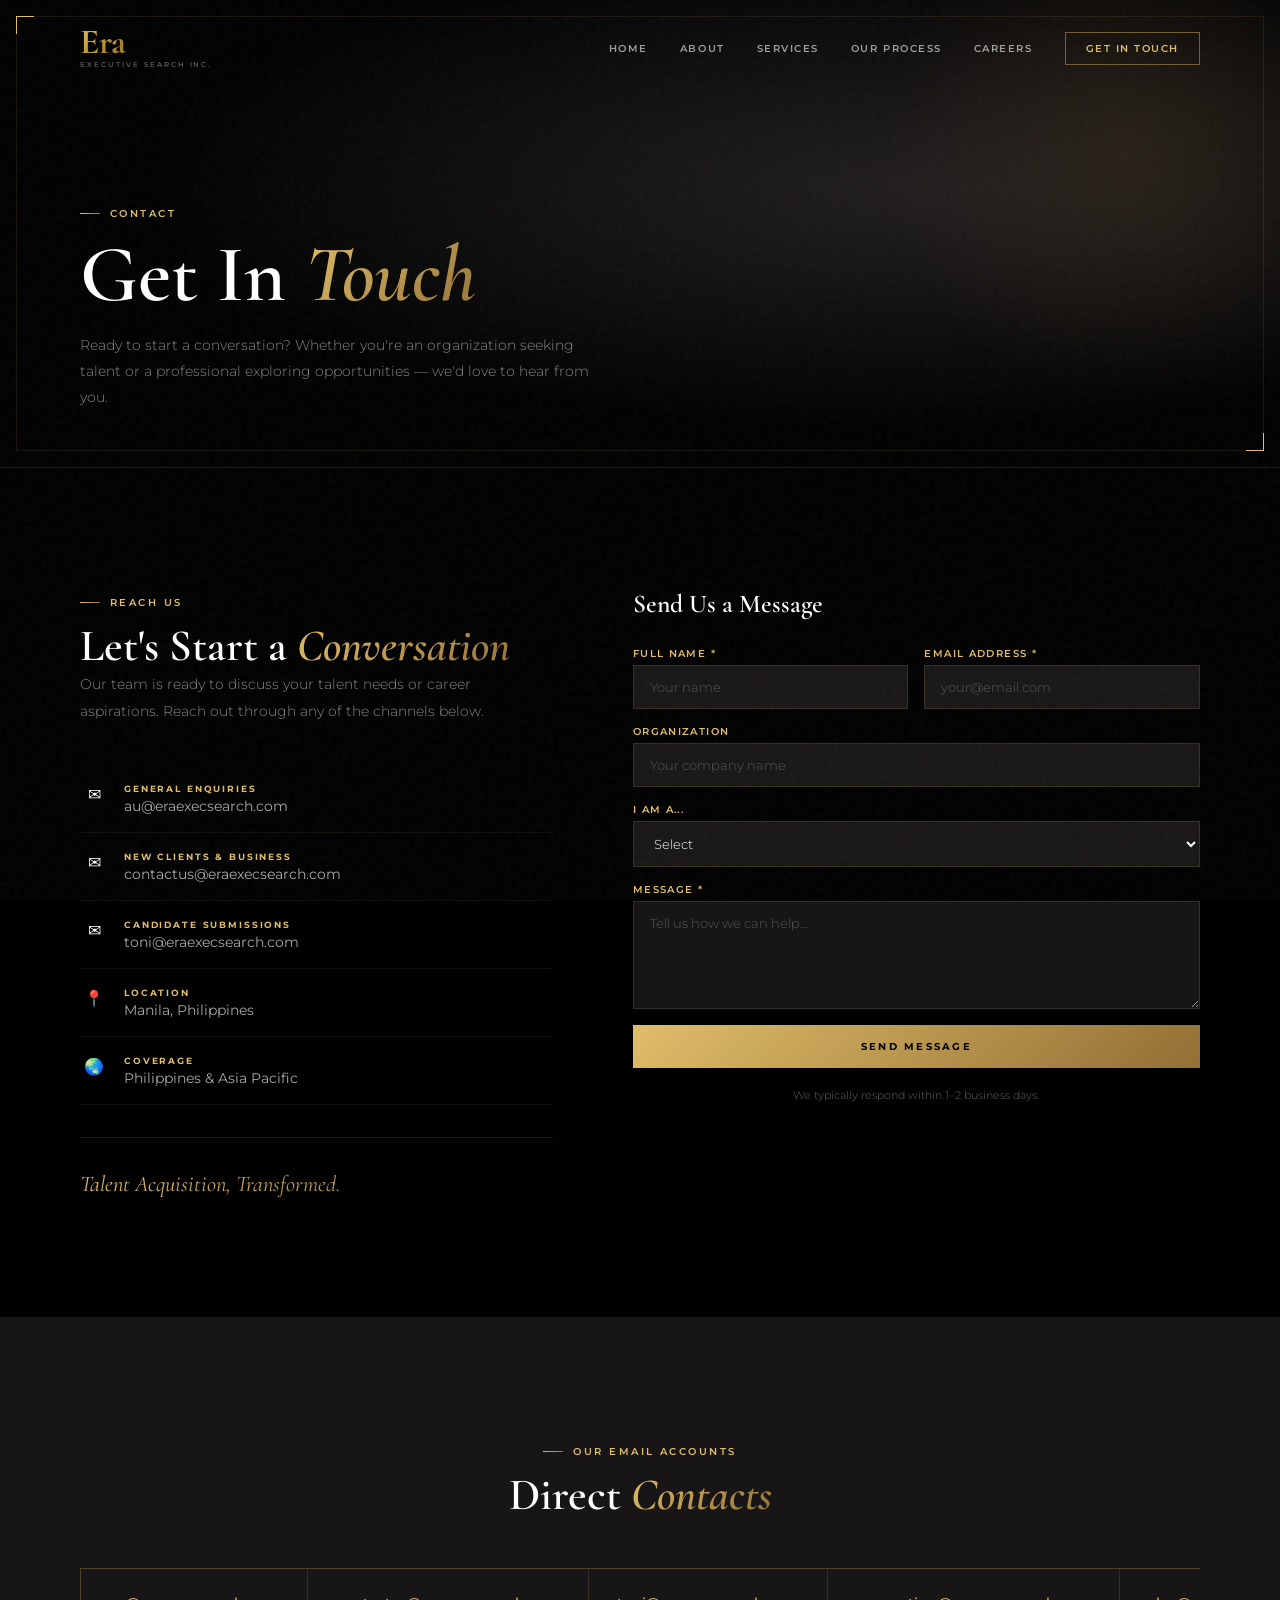
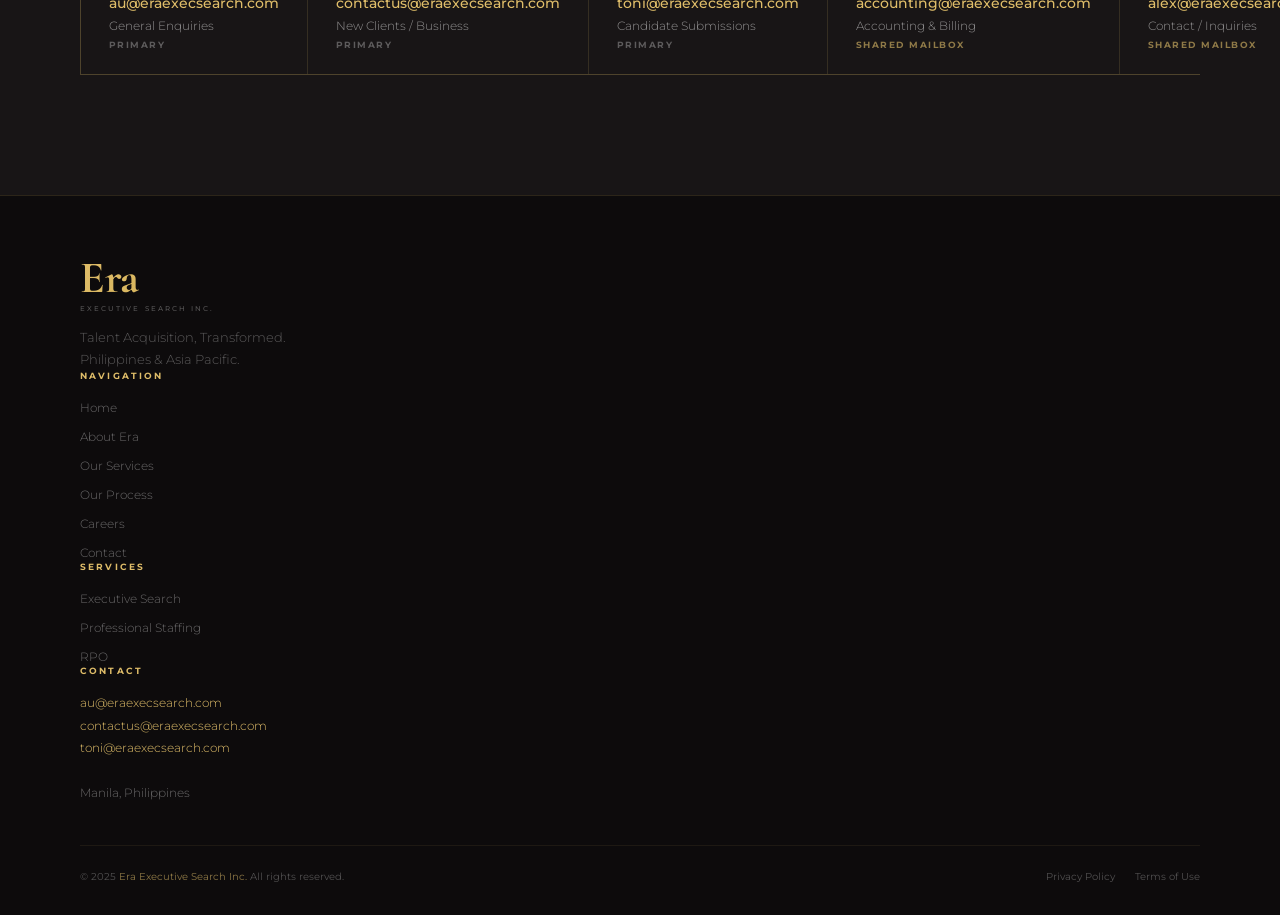
==== contact.html @ 1973c95e "Initial ERA website upload" ====
<!DOCTYPE html>
<html lang="en">
<head>
  <meta charset="UTF-8"/>
  <meta name="viewport" content="width=device-width, initial-scale=1.0, viewport-fit=cover"/>
  <meta name="theme-color" content="#DFBD69"/>
  <meta name="mobile-web-app-capable" content="yes"/>
  <meta name="apple-mobile-web-app-capable" content="yes"/>
  <meta name="apple-mobile-web-app-status-bar-style" content="black-translucent"/>
  <meta name="apple-mobile-web-app-title" content="Era ESI"/>
  <meta name="description" content="Era Executive Search Inc. — Talent Acquisition, Transformed. Executive Search, Staffing &amp; RPO across the Philippines and APAC."/>
  <title>Contact Us — Era Executive Search Inc.</title>
  <meta property="og:title" content="Era Executive Search Inc."/>
  <meta property="og:description" content="Talent Acquisition, Transformed. Executive Search &amp; Talent Advisory across the Philippines and APAC."/>
  <meta property="og:image" content="https://eraexecsearch.com/images/og-image.jpg"/>
  <meta property="og:url" content="https://eraexecsearch.com/contact.html"/>
  <meta property="og:type" content="website"/>
  <meta name="twitter:card" content="summary_large_image"/>
  <meta name="twitter:image" content="https://eraexecsearch.com/images/og-image.jpg"/>
  <meta name="keywords" content="executive search philippines, headhunter philippines, recruitment agency philippines, APAC executive search, RPO philippines, talent advisory"/>
  <meta name="robots" content="index, follow"/>
  <link rel="canonical" href="https://eraexecsearch.com/contact.html"/>
  <link rel="manifest" href="manifest.json"/>
  <link rel="apple-touch-icon" href="icons/icon-192.png"/>
  <link rel="icon" type="image/x-icon" href="favicon.ico"/>
  <link rel="icon" type="image/png" sizes="32x32" href="icons/icon-96.png"/>
  <link rel="apple-touch-icon" sizes="180x180" href="icons/apple-touch-icon.png"/>
  <link rel="preconnect" href="https://fonts.googleapis.com"/>
  <link rel="preconnect" href="https://fonts.gstatic.com" crossorigin/>
  <link href="https://fonts.googleapis.com/css2?family=Cormorant+Garamond:ital,wght@0,400;0,500;0,600;0,700;1,400;1,600&family=Montserrat:ital,wght@0,300;0,400;0,500;0,600;0,700;1,300;1,600&display=swap" rel="stylesheet"/>
  <link rel="stylesheet" href="css/style.css"/>
  <link rel="stylesheet" href="css/contact.css"/>
</head>
<body>
<div id="overlay" class="mobile-overlay"></div>
<div id="mobile-menu" class="mobile-menu">
  <div class="mobile-logo-top">
    <span class="nav-era">Era</span>
    <span class="nav-esi">Executive Search Inc.</span>
  </div>
  <ul class="mobile-nav-links">
    <li><a href="index.html" >Home <span class="arr">→</span></a></li>
    <li><a href="about.html" >About <span class="arr">→</span></a></li>
    <li><a href="services.html" >Services <span class="arr">→</span></a></li>
    <li><a href="process.html" >Our Process <span class="arr">→</span></a></li>
    <li><a href="careers.html" >Careers <span class="arr">→</span></a></li>
    <li><a href="contact.html" class='active'>Contact <span class="arr">→</span></a></li>
  </ul>
  <div class="mobile-menu-foot">
    <a href="contact.html" class="btn btn-gold">Get in Touch</a>
    <div class="mobile-contact-sm">
      <a href="mailto:contactus@eraexecsearch.com">contactus@eraexecsearch.com</a><br/>
      Manila, Philippines &amp; APAC
    </div>
  </div>
</div>
<div id="install-banner">
  <div class="install-icon">E</div>
  <div class="install-text"><strong>Install Era ESI</strong><span>Add to home screen</span></div>
  <button class="install-act" id="install-btn">Install</button>
  <button class="install-x" id="install-close">✕</button>
</div>
<nav id="nav">
  <a href="index.html" class="nav-logo">
    <div class="nav-logo-wrap">
      <span class="nav-era">Era</span>
      <span class="nav-esi">Executive Search Inc.</span>
    </div>
  </a>
  <ul class="nav-links">
    <li><a href="index.html" >Home</a></li>
    <li><a href="about.html" >About</a></li>
    <li><a href="services.html" >Services</a></li>
    <li><a href="process.html" >Our Process</a></li>
    <li><a href="careers.html" >Careers</a></li>
    <li><a href="contact.html" class="nav-cta-link">Get in Touch</a></li>
  </ul>
  <button class="hamburger" id="hamburger" aria-label="Menu">
    <span></span><span></span><span></span>
  </button>
</nav>
<div class="page-hero">
  <div class="page-hero-bg"></div>
  <div class="page-hero-orb"></div>
  <div class="page-hero-frame"></div>
  <div class="page-hero-content">
    <div class="eyebrow reveal">Contact</div>
    <h1 class="page-hero-title serif reveal d1">Get In <em class="gold-text">Touch</em></h1>
    <p class="page-hero-sub reveal d2">Ready to start a conversation? Whether you're an organization seeking talent or a professional exploring opportunities — we'd love to hear from you.</p>
  </div>
</div>

<section class="section section-black">
  <div class="contact-grid">
    <div class="contact-info reveal">
      <div class="eyebrow">Reach Us</div>
      <h2 class="section-title serif">Let's Start a <em class="gold-text">Conversation</em></h2>
      <p class="body-text" style="margin-bottom:40px;">Our team is ready to discuss your talent needs or career aspirations. Reach out through any of the channels below.</p>
      <div class="contact-channels">
        <div class="cc-item">
          <div class="cc-icon">✉</div>
          <div class="cc-content">
            <div class="cc-label">General Enquiries</div>
            <a href="mailto:au@eraexecsearch.com">au@eraexecsearch.com</a>
          </div>
        </div>
        <div class="cc-item">
          <div class="cc-icon">✉</div>
          <div class="cc-content">
            <div class="cc-label">New Clients &amp; Business</div>
            <a href="mailto:contactus@eraexecsearch.com">contactus@eraexecsearch.com</a>
          </div>
        </div>
        <div class="cc-item">
          <div class="cc-icon">✉</div>
          <div class="cc-content">
            <div class="cc-label">Candidate Submissions</div>
            <a href="mailto:toni@eraexecsearch.com">toni@eraexecsearch.com</a>
          </div>
        </div>
        <div class="cc-item">
          <div class="cc-icon">📍</div>
          <div class="cc-content">
            <div class="cc-label">Location</div>
            <span>Manila, Philippines</span>
          </div>
        </div>
        <div class="cc-item">
          <div class="cc-icon">🌏</div>
          <div class="cc-content">
            <div class="cc-label">Coverage</div>
            <span>Philippines &amp; Asia Pacific</span>
          </div>
        </div>
      </div>
      <div class="contact-divider"></div>
      <div class="contact-tagline serif gold-text">Talent Acquisition, Transformed.</div>
    </div>
    <div class="contact-form-wrap reveal d2">
      <h3 class="cf-title serif">Send Us a Message</h3>
      <form class="era-form" action="https://formspree.io/f/YOUR_FORMSPREE_CODE" method="POST">
        <div class="form-row">
          <div class="form-field"><label>Full Name *</label><input type="text" name="name" placeholder="Your name" required/></div>
          <div class="form-field"><label>Email Address *</label><input type="email" name="email" placeholder="your@email.com" required/></div>
        </div>
        <div class="form-field"><label>Organization</label><input type="text" name="org" placeholder="Your company name"/></div>
        <div class="form-field"><label>I am a...</label>
          <select name="type">
            <option value="">Select</option>
            <option>Company / HR Leader seeking talent</option>
            <option>Professional seeking opportunities</option>
            <option>General inquiry</option>
          </select>
        </div>
        <div class="form-field"><label>Message *</label><textarea name="message" rows="5" placeholder="Tell us how we can help..." required></textarea></div>
        <input type="hidden" name="_subject" value="New Inquiry — Era Executive Search"/>
        <button type="submit" class="btn btn-gold" style="width:100%;text-align:center;">Send Message</button>
        <p class="form-note">We typically respond within 1–2 business days.</p>
      </form>
    </div>
  </div>
</section>

<section class="section section-dark">
  <div class="section-hdr reveal" style="text-align:center"><div class="eyebrow" style="justify-content:center">Our Email Accounts</div><h2 class="section-title serif">Direct <em class="gold-text">Contacts</em></h2></div>
  <div class="email-accounts-grid reveal">
    <div class="ea-card"><div class="ea-email"><a href="mailto:au@eraexecsearch.com">au@eraexecsearch.com</a></div><div class="ea-purpose">General Enquiries</div><div class="ea-type">Primary</div></div>
    <div class="ea-card"><div class="ea-email"><a href="mailto:contactus@eraexecsearch.com">contactus@eraexecsearch.com</a></div><div class="ea-purpose">New Clients / Business</div><div class="ea-type">Primary</div></div>
    <div class="ea-card"><div class="ea-email"><a href="mailto:toni@eraexecsearch.com">toni@eraexecsearch.com</a></div><div class="ea-purpose">Candidate Submissions</div><div class="ea-type">Primary</div></div>
    <div class="ea-card"><div class="ea-email"><a href="mailto:accounting@eraexecsearch.com">accounting@eraexecsearch.com</a></div><div class="ea-purpose">Accounting &amp; Billing</div><div class="ea-type ea-shared">Shared Mailbox</div></div>
    <div class="ea-card"><div class="ea-email"><a href="mailto:alex@eraexecsearch.com">alex@eraexecsearch.com</a></div><div class="ea-purpose">Contact / Inquiries</div><div class="ea-type ea-shared">Shared Mailbox</div></div>
  </div>
</section>

<footer>
  <div class="footer-inner">
    <div class="footer-brand">
      <div class="footer-logo-wrap">
      <span class="footer-era">Era</span>
      <span class="footer-esi">Executive Search Inc.</span>
    </div>
      <p class="footer-tagline">Talent Acquisition, Transformed.<br/>Philippines &amp; Asia Pacific.</p>
    </div>
    <div>
      <div class="footer-col-title">Navigation</div>
      <ul class="footer-links">
        <li><a href="index.html">Home</a></li>
        <li><a href="about.html">About Era</a></li>
        <li><a href="services.html">Our Services</a></li>
        <li><a href="process.html">Our Process</a></li>
        <li><a href="careers.html">Careers</a></li>
        <li><a href="contact.html">Contact</a></li>
      </ul>
    </div>
    <div>
      <div class="footer-col-title">Services</div>
      <ul class="footer-links">
        <li><a href="services.html#executive-search">Executive Search</a></li>
        <li><a href="services.html#staffing">Professional Staffing</a></li>
        <li><a href="services.html#rpo">RPO</a></li>
      </ul>
    </div>
    <div>
      <div class="footer-col-title">Contact</div>
      <div class="footer-contact-info">
        <a href="mailto:au@eraexecsearch.com">au@eraexecsearch.com</a><br/>
        <a href="mailto:contactus@eraexecsearch.com">contactus@eraexecsearch.com</a><br/>
        <a href="mailto:toni@eraexecsearch.com">toni@eraexecsearch.com</a><br/><br/>
        Manila, Philippines
      </div>
    </div>
  </div>
  <div class="footer-bottom">
    <div class="footer-copy">© 2025 <span>Era Executive Search Inc.</span> All rights reserved.</div>
    <div class="footer-legal">
      <a href="#">Privacy Policy</a>
      <a href="#">Terms of Use</a>
    </div>
  </div>
</footer>
<script src="js/app.js"></script>
</body>
</html>
---- css/style.css ----
/* ═══════════════════════════════════════════
   ERA EXECUTIVE SEARCH INC. — Global Styles
   Brand: Black · Gold · Charcoal · White
   Fonts: Cormorant Garamond (headings) · Montserrat (body)
═══════════════════════════════════════════ */

:root {
  --gold:        #DFBD69;
  --gold-dark:   #926F34;
  --gold-grad:   linear-gradient(135deg, #DFBD69 0%, #926F34 100%);
  --black:       #000000;
  --charcoal:    #231F20;
  --charcoal2:   #181516;
  --charcoal3:   #0d0b0c;
  --white:       #FFFFFF;
  --text-muted:  rgba(255,255,255,0.52);
  --text-dim:    rgba(255,255,255,0.28);
  --border:      rgba(223,189,105,0.15);
  --border-dark: rgba(223,189,105,0.08);
  --safe-t: env(safe-area-inset-top,0px);
  --safe-b: env(safe-area-inset-bottom,0px);
  --safe-l: env(safe-area-inset-left,0px);
  --safe-r: env(safe-area-inset-right,0px);
  --px: 24px;      /* mobile horizontal padding */
  --px-md: 48px;   /* tablet */
  --px-lg: 80px;   /* desktop */
  --section-py: 80px;
  --section-py-lg: 120px;
}

*, *::before, *::after { box-sizing: border-box; margin:0; padding:0; }
html { scroll-behavior: smooth; -webkit-text-size-adjust:100%; }

body {
  background: var(--black);
  color: var(--white);
  font-family: 'Montserrat', sans-serif;
  font-weight: 400;
  overflow-x: hidden;
  -webkit-font-smoothing: antialiased;
}

body::after {
  content:'';
  position:fixed; inset:0;
  background-image:url("data:image/svg+xml,%3Csvg viewBox='0 0 200 200' xmlns='http://www.w3.org/2000/svg'%3E%3Cfilter id='n'%3E%3CfeTurbulence type='fractalNoise' baseFrequency='0.85' numOctaves='4' stitchTiles='stitch'/%3E%3C/filter%3E%3Crect width='100%25' height='100%25' filter='url(%23n)' opacity='0.035'/%3E%3C/svg%3E");
  pointer-events:none; z-index:9000; mix-blend-mode:screen;
}

::-webkit-scrollbar { width:2px; }
::-webkit-scrollbar-thumb { background:var(--gold); }

img { max-width:100%; display:block; }
a { color:inherit; }

/* ── TYPOGRAPHY ── */
.serif { font-family:'Cormorant Garamond', Georgia, serif; }

.gold-text {
  background: var(--gold-grad);
  -webkit-background-clip:text;
  -webkit-text-fill-color:transparent;
  background-clip:text;
}

.eyebrow {
  display:inline-flex; align-items:center; gap:10px;
  font-size:0.6rem; font-weight:600; letter-spacing:0.26em;
  text-transform:uppercase; color:var(--gold);
  margin-bottom:14px;
}
.eyebrow::before {
  content:''; display:inline-block;
  width:20px; height:1px; background:var(--gold-grad);
}

/* ── BUTTONS ── */
.btn {
  display:inline-block;
  font-family:'Montserrat',sans-serif;
  font-size:0.64rem; font-weight:700;
  letter-spacing:0.22em; text-transform:uppercase;
  text-decoration:none; border:none; cursor:pointer;
  transition:all 0.25s ease;
  -webkit-tap-highlight-color:transparent;
}
.btn-gold {
  padding:15px 36px;
  background:var(--gold-grad);
  color:var(--black);
}
.btn-gold:hover { opacity:0.88; }
.btn-gold:active { transform:scale(0.98); }

.btn-outline {
  padding:14px 32px;
  border:1px solid rgba(223,189,105,0.45);
  color:var(--gold);
  background:transparent;
}
.btn-outline:hover { background:rgba(223,189,105,0.08); }

.btn-ghost {
  display:inline-flex; align-items:center; gap:10px;
  padding:0;
  font-size:0.62rem; font-weight:600; letter-spacing:0.2em;
  text-transform:uppercase; color:var(--gold);
  background:transparent; border:none; cursor:pointer;
  text-decoration:none;
  -webkit-tap-highlight-color:transparent;
}
.btn-ghost .line {
  width:20px; height:1px;
  background:var(--gold-grad);
  transition:width 0.3s;
}
.btn-ghost:hover .line { width:32px; }

/* ── SECTION ── */
.section { padding:var(--section-py) var(--px); }
.section-dark { background:var(--charcoal2); }
.section-black { background:var(--black); }

/* ── REVEAL ── */
.reveal {
  opacity:0; transform:translateY(28px);
  transition:opacity 0.75s ease, transform 0.75s ease;
}
.reveal.visible { opacity:1; transform:translateY(0); }
.d1 { transition-delay:0.1s; }
.d2 { transition-delay:0.2s; }
.d3 { transition-delay:0.3s; }
.d4 { transition-delay:0.4s; }

/* ── SECTION HEADER ── */
.section-hdr { margin-bottom:48px; }
.section-hdr.split {
  display:flex; justify-content:space-between; align-items:flex-end;
  padding-bottom:28px;
  border-bottom:1px solid var(--border);
}
.section-title {
  font-family:'Cormorant Garamond',serif;
  font-size:clamp(1.9rem,5.5vw,2.8rem);
  font-weight:600; line-height:1.1;
}

/* ── GRID UTILITY ── */
.grid-1 { display:grid; grid-template-columns:1fr; gap:1px; background:var(--border); border:1px solid var(--border); }
.grid-2 { display:grid; grid-template-columns:repeat(2,1fr); gap:1px; background:var(--border); border:1px solid var(--border); }
.grid-3 { display:grid; grid-template-columns:repeat(3,1fr); gap:1px; background:var(--border); border:1px solid var(--border); }
.grid-4 { display:grid; grid-template-columns:repeat(4,1fr); gap:1px; background:var(--border); border:1px solid var(--border); }

/* ── NAV ── */
#nav {
  position:fixed; top:0; left:0; right:0; z-index:500;
  padding:16px var(--px);
  padding-top:calc(16px + var(--safe-t));
  display:flex; align-items:center; justify-content:space-between;
  transition:background 0.4s, padding 0.3s, backdrop-filter 0.4s;
}
#nav.scrolled {
  background:rgba(0,0,0,0.95);
  backdrop-filter:blur(16px);
  -webkit-backdrop-filter:blur(16px);
  border-bottom:1px solid var(--border);
  padding:12px var(--px);
  padding-top:calc(12px + var(--safe-t));
}
.nav-logo { text-decoration:none; display:flex; flex-direction:column; line-height:1; }
.nav-logo-era {
  font-family:'Cormorant Garamond',serif;
  font-size:2rem; font-weight:700;
  background:var(--gold-grad);
  -webkit-background-clip:text; -webkit-text-fill-color:transparent; background-clip:text;
}
.nav-logo-sub { font-size:0.5rem; font-weight:400; letter-spacing:0.22em; color:var(--text-dim); text-transform:uppercase; }

.nav-links { display:none; list-style:none; align-items:center; gap:32px; }
.nav-links a {
  font-size:0.64rem; font-weight:600; letter-spacing:0.15em; text-transform:uppercase;
  color:rgba(255,255,255,0.6); text-decoration:none; transition:color 0.2s;
  position:relative;
}
.nav-links a::after {
  content:''; position:absolute; bottom:-4px; left:0; right:0;
  height:1px; background:var(--gold-grad);
  transform:scaleX(0); transform-origin:left; transition:transform 0.3s;
}
.nav-links a:hover { color:var(--gold); }
.nav-links a:hover::after,
.nav-links a.active::after { transform:scaleX(1); }
.nav-links a.active { color:var(--gold); }

.nav-cta-link {
  padding:9px 20px !important;
  border:1px solid rgba(223,189,105,0.45) !important;
  color:var(--gold) !important;
  transition:all 0.2s !important;
}
.nav-cta-link:hover { background:rgba(223,189,105,0.1) !important; }
.nav-cta-link::after { display:none !important; }

/* Hamburger */
.hamburger {
  display:flex; flex-direction:column; gap:5px;
  cursor:pointer; padding:8px;
  background:none; border:none; z-index:600;
  -webkit-tap-highlight-color:transparent;
}
.hamburger span {
  display:block; width:24px; height:1.5px;
  background:var(--gold); transition:all 0.3s;
  transform-origin:center;
}
.hamburger.open span:nth-child(1) { transform:translateY(6.5px) rotate(45deg); }
.hamburger.open span:nth-child(2) { opacity:0; transform:scaleX(0); }
.hamburger.open span:nth-child(3) { transform:translateY(-6.5px) rotate(-45deg); }

/* Mobile Drawer */
.mobile-menu {
  position:fixed; top:0; right:0; bottom:0;
  width:min(340px,85vw);
  background:var(--charcoal2);
  border-left:1px solid var(--border);
  z-index:550;
  transform:translateX(100%);
  transition:transform 0.35s cubic-bezier(0.4,0,0.2,1);
  display:flex; flex-direction:column;
  padding:80px 40px 40px;
  padding-top:calc(80px + var(--safe-t));
  padding-bottom:calc(40px + var(--safe-b));
  overflow-y:auto;
}
.mobile-menu.open { transform:translateX(0); }
.mobile-overlay {
  position:fixed; inset:0;
  background:rgba(0,0,0,0.75);
  z-index:540; opacity:0; pointer-events:none;
  transition:opacity 0.35s;
  backdrop-filter:blur(4px);
}
.mobile-overlay.open { opacity:1; pointer-events:all; }
.mobile-nav-links { list-style:none; flex:1; }
.mobile-nav-links li { border-bottom:1px solid var(--border-dark); }
.mobile-nav-links a {
  display:flex; align-items:center; justify-content:space-between;
  padding:18px 0; font-size:0.95rem; font-weight:600;
  color:rgba(255,255,255,0.75); text-decoration:none;
  -webkit-tap-highlight-color:transparent;
}
.mobile-nav-links a .arr { font-size:0.7rem; color:var(--gold); opacity:0.5; }
.mobile-nav-links a.active { color:var(--gold); }
.mobile-menu-foot { padding-top:32px; }
.mobile-menu-foot .btn-gold { display:block; text-align:center; margin-bottom:20px; }
.mobile-contact-sm {
  font-size:0.7rem; color:var(--text-dim); line-height:1.8;
}
.mobile-contact-sm a { color:var(--gold); text-decoration:none; }

/* ── PWA INSTALL BANNER ── */
#install-banner {
  display:none;
  position:fixed;
  bottom:calc(16px + var(--safe-b)); left:16px; right:16px;
  background:var(--charcoal);
  border:1px solid var(--border);
  padding:14px 16px;
  z-index:9998;
  align-items:center; gap:12px;
  box-shadow:0 8px 40px rgba(0,0,0,0.7);
  animation:slideUp 0.4s ease;
}
#install-banner.show { display:flex; }
@keyframes slideUp {
  from { transform:translateY(20px); opacity:0; }
  to   { transform:translateY(0); opacity:1; }
}
.install-icon {
  width:40px; height:40px; flex-shrink:0;
  background:var(--gold-grad);
  display:flex; align-items:center; justify-content:center;
  font-family:'Cormorant Garamond',serif;
  font-size:1.2rem; font-weight:700; color:var(--black);
}
.install-text { flex:1; }
.install-text strong { display:block; font-size:0.76rem; font-weight:600; }
.install-text span { font-size:0.66rem; color:var(--text-muted); font-weight:300; }
.install-act {
  background:var(--gold-grad); color:var(--black); border:none;
  padding:8px 14px; font-size:0.58rem; font-weight:700;
  letter-spacing:0.12em; text-transform:uppercase; cursor:pointer;
  white-space:nowrap; -webkit-tap-highlight-color:transparent;
}
.install-x {
  background:none; border:none; color:var(--text-muted);
  font-size:1.1rem; cursor:pointer; padding:4px;
  -webkit-tap-highlight-color:transparent;
}

/* ── MARQUEE ── */
.marquee-wrap {
  overflow:hidden;
  border-top:1px solid var(--border);
  border-bottom:1px solid var(--border);
  padding:22px 0;
}
.marquee-track {
  display:flex; width:max-content;
  animation:marquee 32s linear infinite;
}
@keyframes marquee {
  from { transform:translateX(0); }
  to   { transform:translateX(-50%); }
}
.marquee-item {
  display:inline-flex; align-items:center; gap:14px;
  padding:0 32px;
  font-size:0.65rem; font-weight:600;
  letter-spacing:0.14em; text-transform:uppercase;
  color:rgba(255,255,255,0.28); white-space:nowrap;
}
.marquee-item::after { content:'◆'; font-size:0.35rem; color:var(--gold); opacity:0.5; }

/* ── FOOTER ── */
footer {
  background:var(--charcoal3);
  border-top:1px solid var(--border);
  padding:60px var(--px) calc(32px + var(--safe-b));
}
.footer-logo-era {
  font-family:'Cormorant Garamond',serif;
  font-size:2.4rem; font-weight:700; display:block;
  background:var(--gold-grad);
  -webkit-background-clip:text; -webkit-text-fill-color:transparent; background-clip:text;
  line-height:1;
}
.footer-logo-sub {
  display:block; font-size:0.5rem; letter-spacing:0.22em;
  text-transform:uppercase; color:var(--text-dim); margin-bottom:14px;
}
.footer-tagline { font-size:0.8rem; font-weight:300; color:rgba(255,255,255,0.32); line-height:1.7; }
.footer-col-title {
  font-size:0.56rem; font-weight:700; letter-spacing:0.24em;
  text-transform:uppercase; color:var(--gold); margin-bottom:16px;
}
.footer-links { list-style:none; display:flex; flex-direction:column; gap:10px; }
.footer-links a {
  font-size:0.78rem; font-weight:300;
  color:rgba(255,255,255,0.38); text-decoration:none;
  transition:color 0.2s;
}
.footer-links a:hover { color:var(--gold); }
.footer-contact-info { font-size:0.76rem; font-weight:300; color:rgba(255,255,255,0.38); line-height:1.85; }
.footer-contact-info a { color:var(--gold); text-decoration:none; }
.footer-bottom {
  border-top:1px solid var(--border-dark);
  padding-top:24px; margin-top:40px;
  display:flex; flex-direction:column; gap:12px;
}
.footer-copy { font-size:0.64rem; color:var(--text-dim); }
.footer-copy span { color:var(--gold); opacity:0.6; }
.footer-legal { display:flex; gap:20px; flex-wrap:wrap; }
.footer-legal a { font-size:0.6rem; color:var(--text-dim); text-decoration:none; transition:color 0.2s; }
.footer-legal a:hover { color:var(--gold); }

/* ── PAGE HERO (inner pages) ── */
.page-hero {
  min-height:52vh;
  display:flex; flex-direction:column; justify-content:flex-end;
  position:relative; overflow:hidden;
  padding:120px var(--px) 56px;
  border-bottom:1px solid var(--border);
}
.page-hero-bg {
  position:absolute; inset:0;
  background:radial-gradient(ellipse 90% 80% at 70% 40%, rgba(35,31,32,0.9) 0%, #000 65%);
}
.page-hero-orb {
  position:absolute; border-radius:50%;
  background:radial-gradient(circle, rgba(146,111,52,0.15) 0%, transparent 70%);
  top:-100px; right:-100px; width:500px; height:500px;
  animation:orbFloat 12s ease-in-out infinite;
}
@keyframes orbFloat {
  0%,100% { transform:translate(0,0) scale(1); }
  50% { transform:translate(-20px,20px) scale(1.08); }
}
.page-hero-frame {
  position:absolute; inset:16px;
  border:1px solid rgba(223,189,105,0.1); pointer-events:none;
}
.page-hero-frame::before, .page-hero-frame::after {
  content:''; position:absolute; width:18px; height:18px;
}
.page-hero-frame::before { top:-1px; left:-1px; border-top:1px solid var(--gold); border-left:1px solid var(--gold); }
.page-hero-frame::after  { bottom:-1px; right:-1px; border-bottom:1px solid var(--gold); border-right:1px solid var(--gold); }
.page-hero-content { position:relative; z-index:2; }
.page-hero-title {
  font-family:'Cormorant Garamond',serif;
  font-size:clamp(2.8rem,9vw,5rem);
  font-weight:600; line-height:1.05;
  margin-bottom:16px;
}

/* ══════════════════════════
   RESPONSIVE BREAKPOINTS
══════════════════════════ */
@media(min-width:768px) {
  :root { --px:var(--px-md); --section-py:100px; }
  #nav { padding:22px var(--px-md); }
  #nav.scrolled { padding:15px var(--px-md); }
  .hamburger { display:none; }
  .nav-links { display:flex; }
  .footer-bottom { flex-direction:row; justify-content:space-between; align-items:center; }
}
@media(min-width:1024px) {
  :root { --px:var(--px-lg); --section-py:var(--section-py-lg); }
  #nav { padding:24px var(--px-lg); }
  #nav.scrolled { padding:16px var(--px-lg); }
}

/* ── REAL LOGO STYLES ── */
.nav-logo-img {
  height: 36px;
  width: auto;
  display: block;
  transition: opacity 0.2s;
  object-fit: contain;
}
.nav-logo-img:hover { opacity: 0.85; }

.footer-logo-img {
  height: 56px;
  width: auto;
  display: block;
  margin-bottom: 16px;
  object-fit: contain;
}

@media(min-width:768px) {
  .nav-logo-img { height: 40px; }
}
@media(min-width:1024px) {
  .nav-logo-img { height: 44px; }
}

/* ══════════════════════════════════════
   REFINED LOGO SYSTEM — All placements
══════════════════════════════════════ */

/* ── NAV LOGO ── */
.nav-logo {
  text-decoration: none;
  display: block;
  line-height: 1;
  -webkit-tap-highlight-color: transparent;
}
.nav-logo-wrap {
  display: flex;
  flex-direction: column;
  align-items: flex-start;
  gap: 1px;
}
.nav-era {
  font-family: 'Cormorant Garamond', Georgia, serif;
  font-size: 2rem;
  font-weight: 700;
  letter-spacing: -0.01em;
  line-height: 1;
  background: linear-gradient(135deg, #DFBD69 0%, #b8922a 50%, #926F34 100%);
  -webkit-background-clip: text;
  -webkit-text-fill-color: transparent;
  background-clip: text;
  display: block;
}
.nav-esi {
  font-family: 'Montserrat', sans-serif;
  font-size: 0.44rem;
  font-weight: 500;
  letter-spacing: 0.28em;
  text-transform: uppercase;
  color: rgba(255,255,255,0.42);
  display: block;
  margin-top: 1px;
}

/* hover state */
.nav-logo:hover .nav-era { opacity: 0.85; }

/* scrolled — slightly smaller */
#nav.scrolled .nav-era { font-size: 1.75rem; }

/* ── MOBILE MENU TOP LOGO ── */
.mobile-logo-top {
  display: flex;
  flex-direction: column;
  margin-bottom: 32px;
  padding-bottom: 24px;
  border-bottom: 1px solid var(--border);
}
.mobile-logo-top .nav-era { font-size: 2.2rem; }
.mobile-logo-top .nav-esi { font-size: 0.46rem; letter-spacing: 0.26em; }

/* ── FOOTER LOGO ── */
.footer-logo-wrap {
  display: flex;
  flex-direction: column;
  margin-bottom: 14px;
}
.footer-era {
  font-family: 'Cormorant Garamond', Georgia, serif;
  font-size: 2.6rem;
  font-weight: 700;
  letter-spacing: -0.01em;
  line-height: 1;
  background: linear-gradient(135deg, #DFBD69 0%, #b8922a 50%, #926F34 100%);
  -webkit-background-clip: text;
  -webkit-text-fill-color: transparent;
  background-clip: text;
  display: block;
}
.footer-esi {
  font-family: 'Montserrat', sans-serif;
  font-size: 0.46rem;
  font-weight: 500;
  letter-spacing: 0.28em;
  text-transform: uppercase;
  color: rgba(255,255,255,0.3);
  display: block;
  margin-top: 3px;
}

/* ── DESKTOP SCALING ── */
@media(min-width:768px) {
  .nav-era { font-size: 2.1rem; }
  .footer-era { font-size: 2.8rem; }
}
@media(min-width:1024px) {
  .nav-era { font-size: 2.2rem; }
}
---- css/contact.css ----
/* CONTACT PAGE */
.page-hero-sub { font-size:0.9rem; font-weight:300; line-height:1.8; color:var(--text-muted); max-width:520px; margin-top:12px; }
.body-text { font-size:0.88rem; font-weight:300; line-height:1.9; color:var(--text-muted); margin-bottom:14px; }
.contact-grid { display:flex; flex-direction:column; gap:56px; }
.contact-channels { display:flex; flex-direction:column; gap:0; }
.cc-item { display:flex; align-items:flex-start; gap:16px; padding:18px 0; border-bottom:1px solid var(--border-dark); }
.cc-icon { font-size:1rem; flex-shrink:0; width:28px; text-align:center; margin-top:2px; }
.cc-label { font-size:0.58rem; font-weight:700; letter-spacing:0.2em; text-transform:uppercase; color:var(--gold); margin-bottom:4px; }
.cc-content a, .cc-content span { font-size:0.85rem; font-weight:400; color:rgba(255,255,255,0.65); text-decoration:none; display:block; }
.cc-content a:hover { color:var(--gold); }
.contact-divider { height:1px; background:var(--border); margin:32px 0; }
.contact-tagline { font-family:'Cormorant Garamond',serif; font-size:1.4rem; font-style:italic; }
.cf-title { font-family:'Cormorant Garamond',serif; font-size:1.6rem; font-weight:600; margin-bottom:28px; }
.era-form { display:flex; flex-direction:column; gap:16px; }
.form-row { display:grid; grid-template-columns:1fr; gap:16px; }
.form-field { display:flex; flex-direction:column; gap:6px; }
.form-field label { font-size:0.62rem; font-weight:600; letter-spacing:0.14em; text-transform:uppercase; color:var(--gold); }
.form-field input, .form-field select, .form-field textarea {
  background:var(--charcoal2); border:1px solid var(--border); color:var(--white);
  padding:13px 16px; font-family:'Montserrat',sans-serif; font-size:0.83rem; font-weight:300;
  outline:none; transition:border-color 0.2s; width:100%; resize:vertical;
}
.form-field input:focus,.form-field select:focus,.form-field textarea:focus { border-color:var(--gold); }
.form-field input::placeholder,.form-field textarea::placeholder { color:var(--text-dim); }
.form-field select option { background:var(--charcoal2); }
.form-note { font-size:0.68rem; color:var(--text-dim); text-align:center; margin-top:4px; }
.email-accounts-grid { display:grid; grid-template-columns:1fr; gap:1px; background:var(--border); border:1px solid var(--border); }
.ea-card { background:var(--charcoal2); padding:24px 28px; display:flex; flex-direction:column; gap:6px; transition:background 0.2s; }
.ea-card:hover { background:rgba(35,31,32,0.5); }
.ea-email a { font-size:0.88rem; font-weight:500; color:var(--gold); text-decoration:none; }
.ea-purpose { font-size:0.76rem; color:var(--text-muted); font-weight:300; }
.ea-type { font-size:0.58rem; font-weight:700; letter-spacing:0.16em; text-transform:uppercase; color:rgba(255,255,255,0.3); }
.ea-shared { color:var(--gold); opacity:0.6; }
@media(min-width:768px) {
  .contact-grid { flex-direction:row; gap:80px; }
  .contact-info { flex:1; }
  .contact-form-wrap { flex:1.2; }
  .form-row { grid-template-columns:1fr 1fr; }
  .email-accounts-grid { grid-template-columns:repeat(3,1fr); }
}
@media(min-width:1024px) {
  .email-accounts-grid { grid-template-columns:repeat(5,1fr); }
}
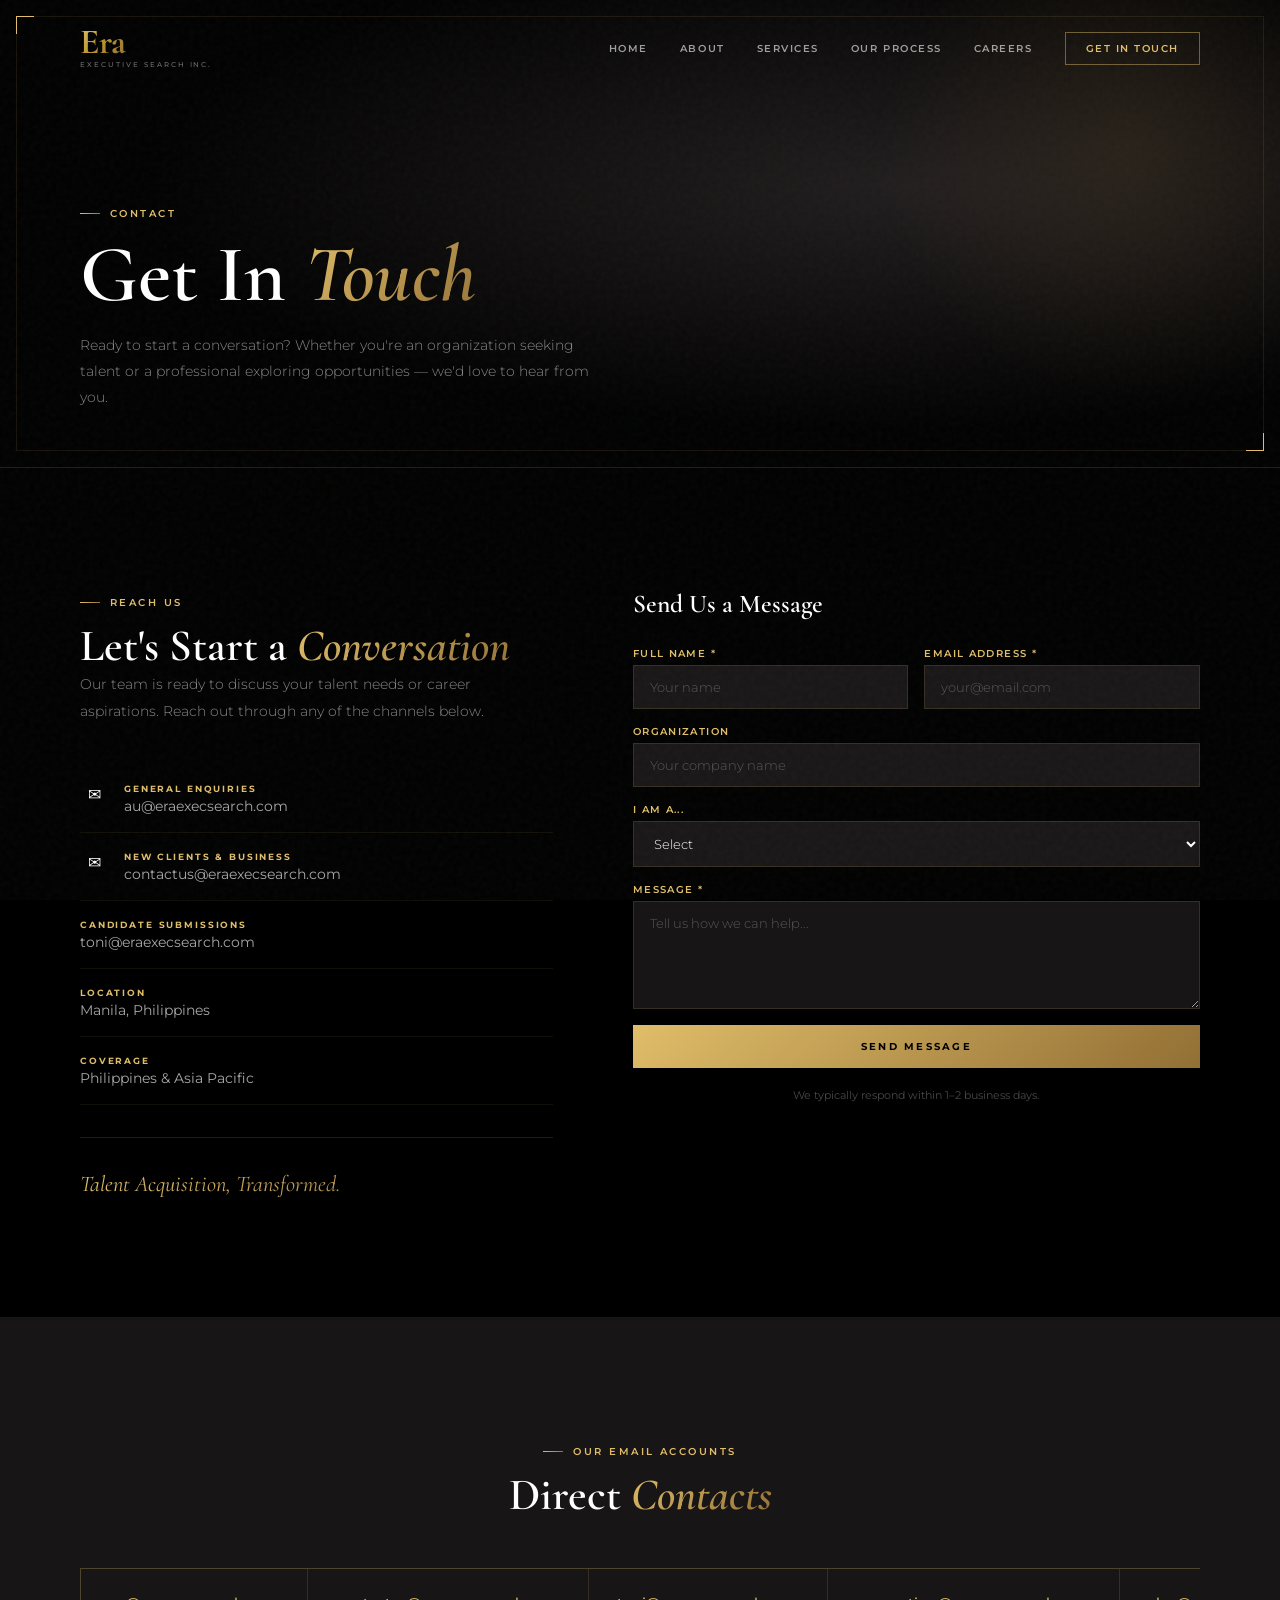
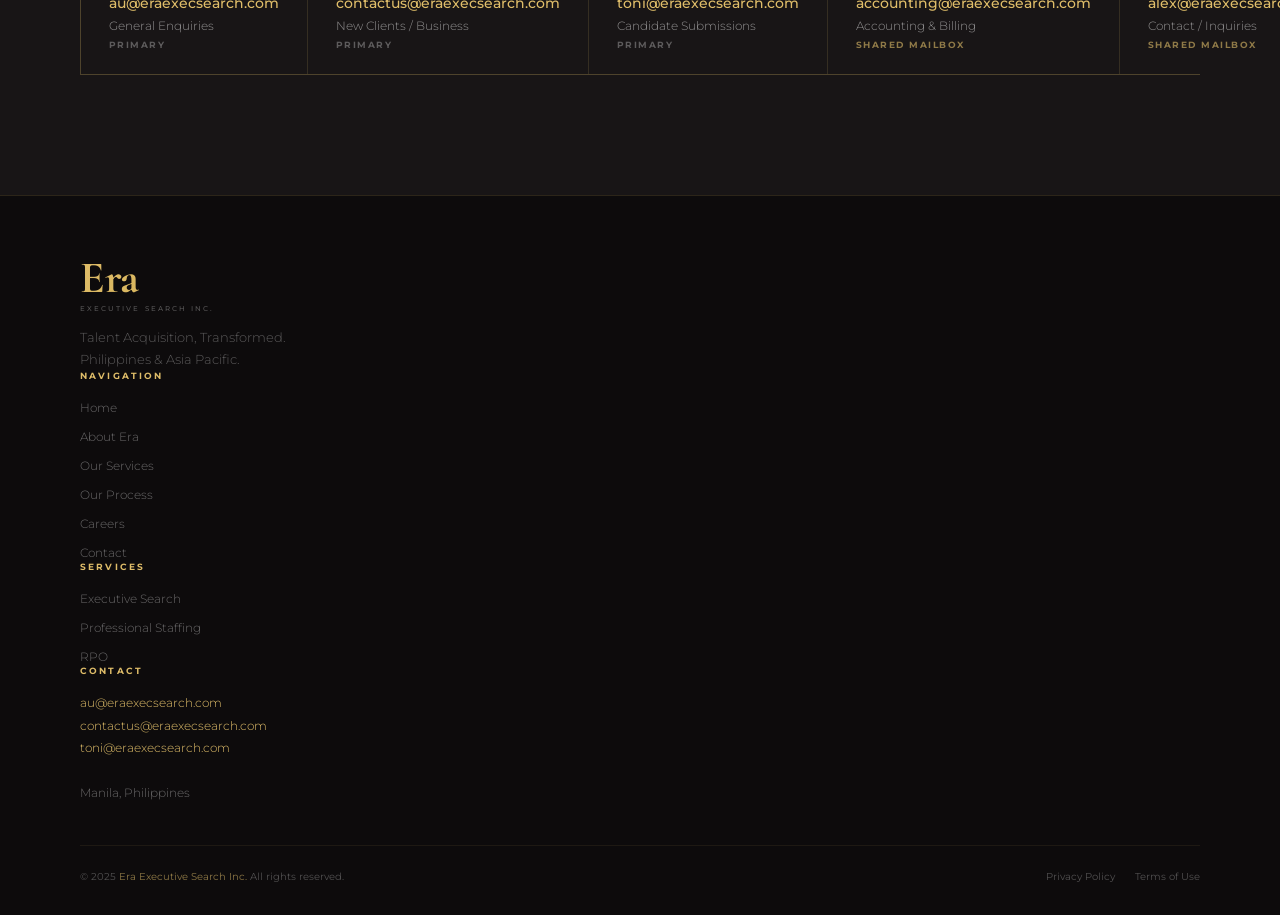
==== commit 2b2a0add: "Update contact.html" ====
--- a/contact.html
+++ b/contact.html
@@ -112,21 +112,18 @@
           </div>
         </div>
         <div class="cc-item">
-          <div class="cc-icon">✉</div>
           <div class="cc-content">
             <div class="cc-label">Candidate Submissions</div>
             <a href="mailto:toni@eraexecsearch.com">toni@eraexecsearch.com</a>
           </div>
         </div>
         <div class="cc-item">
-          <div class="cc-icon">📍</div>
           <div class="cc-content">
             <div class="cc-label">Location</div>
             <span>Manila, Philippines</span>
           </div>
         </div>
         <div class="cc-item">
-          <div class="cc-icon">🌏</div>
           <div class="cc-content">
             <div class="cc-label">Coverage</div>
             <span>Philippines &amp; Asia Pacific</span>
@@ -220,4 +217,4 @@
 </footer>
 <script src="js/app.js"></script>
 </body>
-</html>+</html>
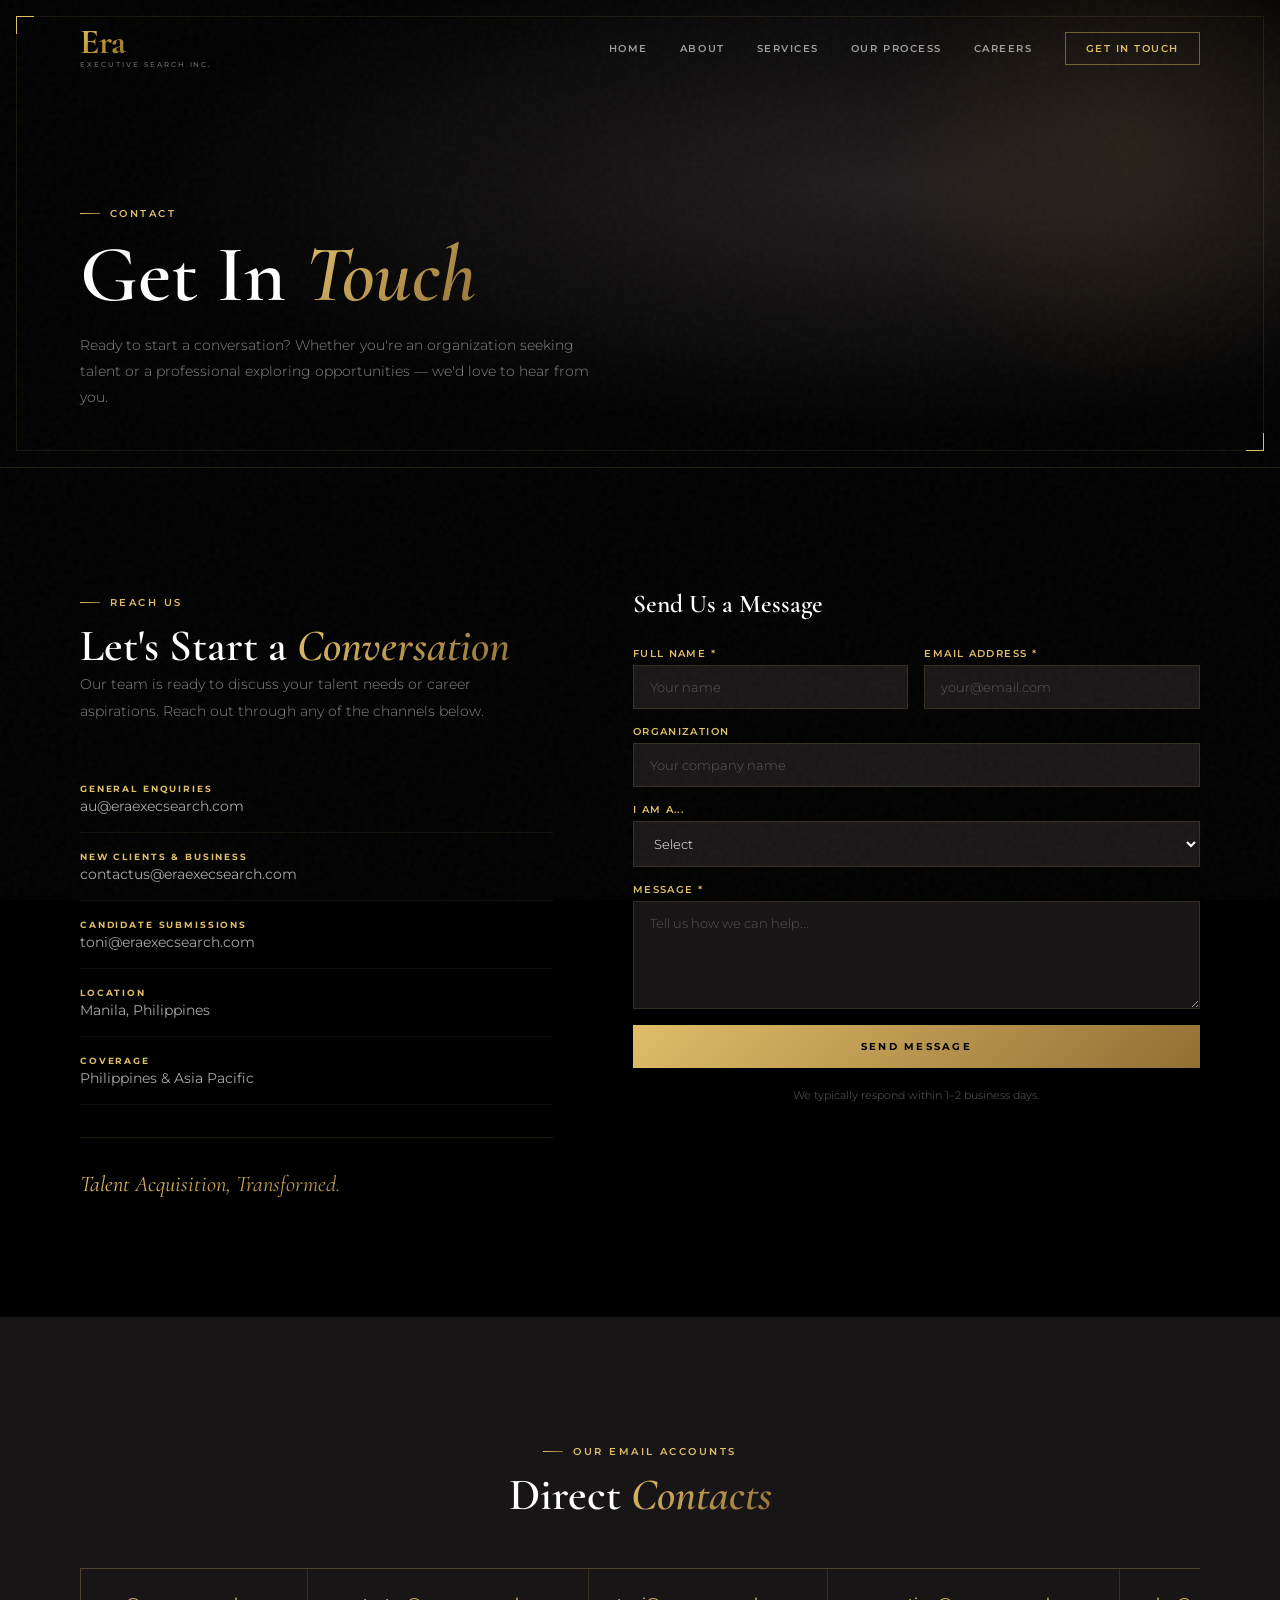
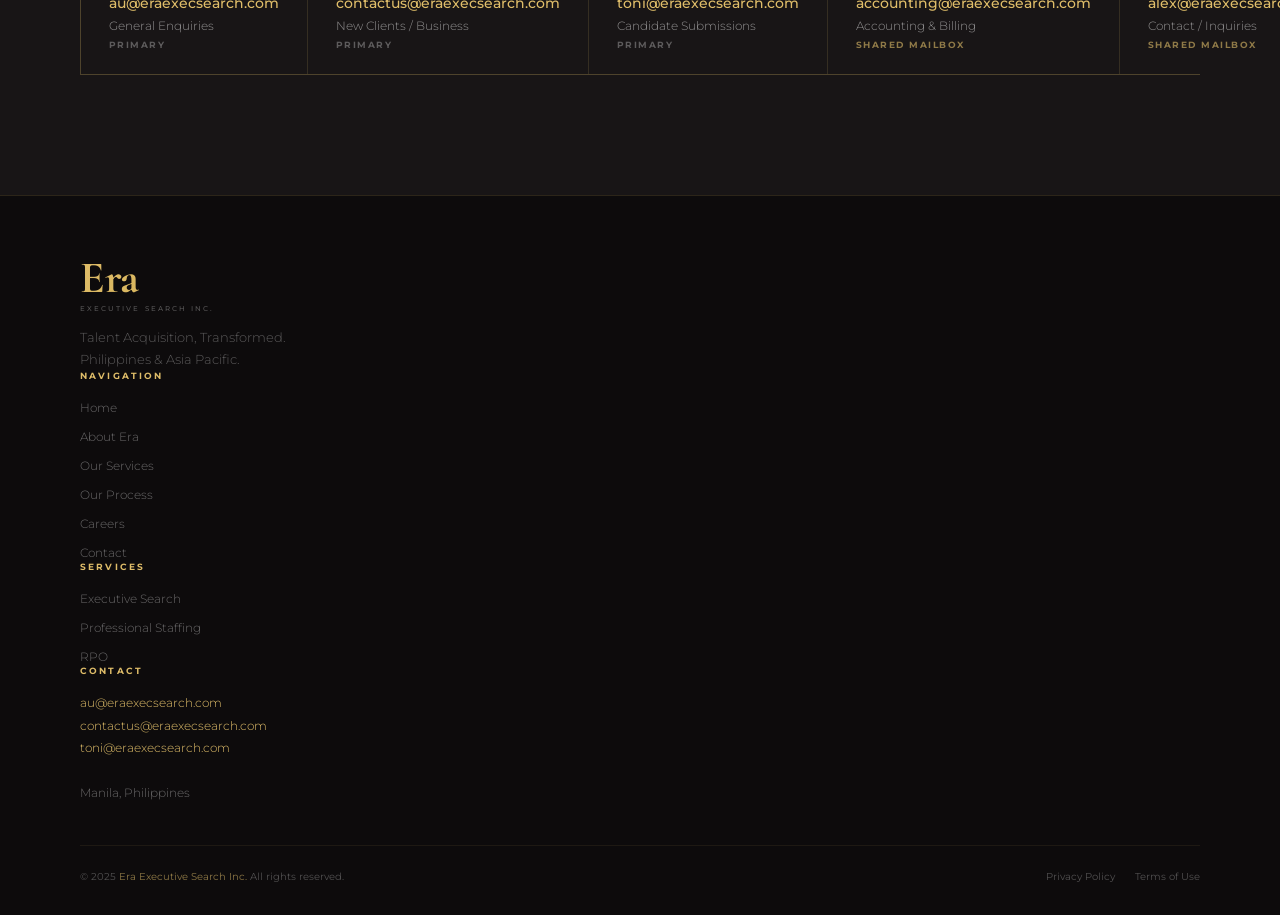
==== commit 6de08781: "Update contact.html" ====
--- a/contact.html
+++ b/contact.html
@@ -98,14 +98,12 @@
       <p class="body-text" style="margin-bottom:40px;">Our team is ready to discuss your talent needs or career aspirations. Reach out through any of the channels below.</p>
       <div class="contact-channels">
         <div class="cc-item">
-          <div class="cc-icon">✉</div>
           <div class="cc-content">
             <div class="cc-label">General Enquiries</div>
             <a href="mailto:au@eraexecsearch.com">au@eraexecsearch.com</a>
           </div>
         </div>
         <div class="cc-item">
-          <div class="cc-icon">✉</div>
           <div class="cc-content">
             <div class="cc-label">New Clients &amp; Business</div>
             <a href="mailto:contactus@eraexecsearch.com">contactus@eraexecsearch.com</a>
